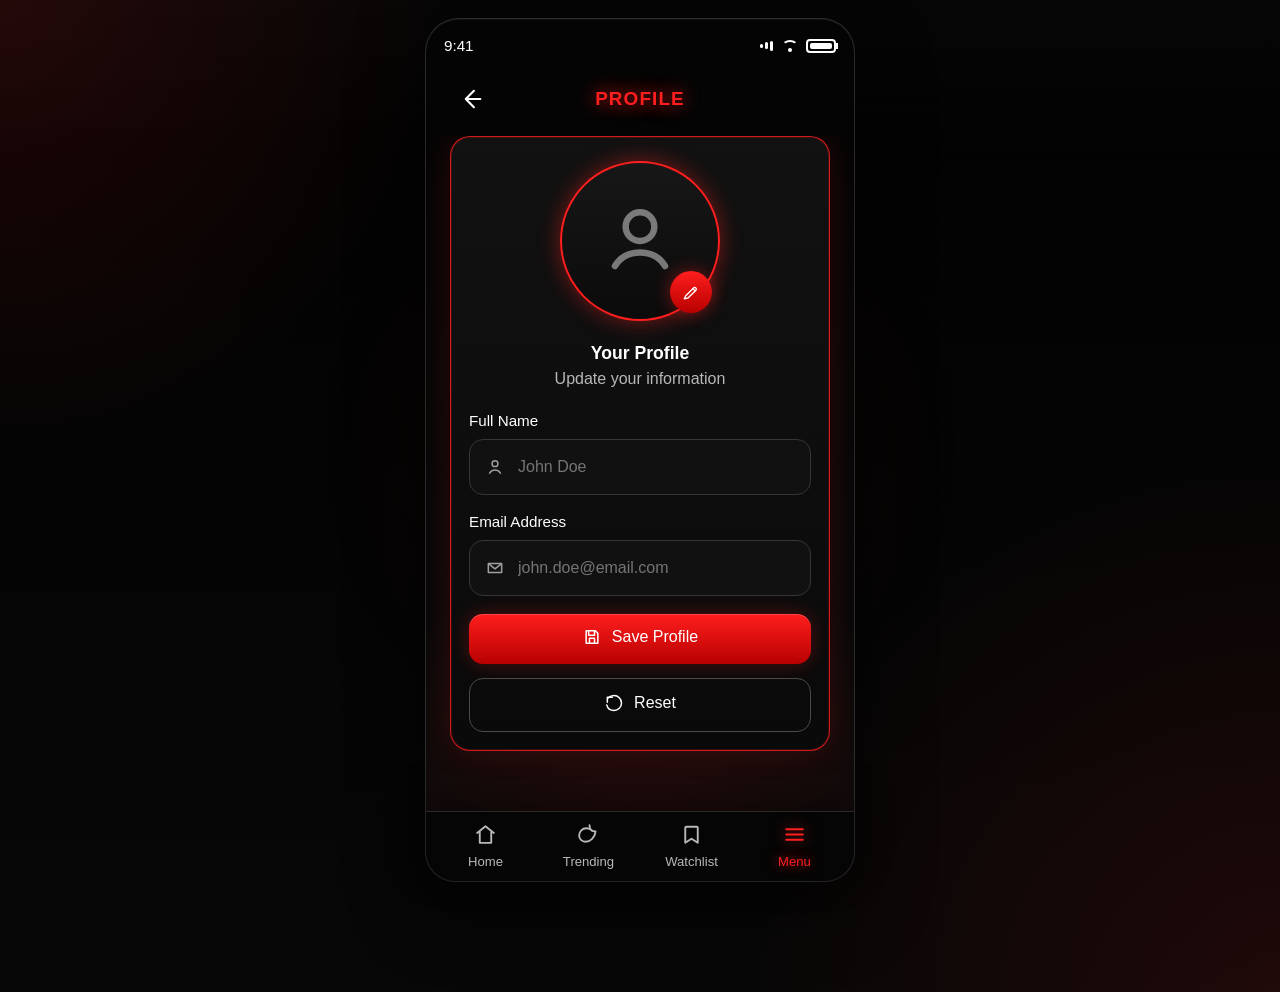
==== profile.html @ a0c9d863 "Initial commit - CineFind movie search app" ====
<!DOCTYPE html>
<html lang="en">
  <head>
    <meta charset="UTF-8" />
    <meta name="viewport" content="width=device-width, initial-scale=1.0" />
    <title>CineFind | Profile</title>
    <link rel="stylesheet" href="css/style.css" />
    <script type="module" src="js/profile.js" defer></script>
  </head>
  <body class="app-page">
    <div class="app-shell app-shell-home">
      <div class="status-bar">
        <span>9:41</span>
        <div class="status-icons">
          <span class="status-bar-signal"><i></i><i></i><i></i></span>
          <span class="status-wifi"></span>
          <span class="status-battery"></span>
        </div>
      </div>

      <header class="page-header">
        <a href="menu.html" class="back-btn" aria-label="Back to menu">
          <svg viewBox="0 0 24 24" aria-hidden="true">
            <path d="M14.5 5L7.5 12L14.5 19"></path>
            <path d="M8 12H20"></path>
          </svg>
        </a>
        <h1 class="page-title">Profile</h1>
        <span></span>
      </header>

      <main class="app-body app-body-scroll">
        <section class="profile-card">
          <div class="avatar-wrapper">
            <div class="avatar-placeholder" data-avatar-placeholder>
              <svg viewBox="0 0 24 24" aria-hidden="true">
                <circle cx="12" cy="8" r="4"></circle>
                <path d="M5 19C6.5 16.5 8.9 15.2 12 15.2C15.1 15.2 17.5 16.5 19 19"></path>
              </svg>
            </div>
            <img src="" alt="Profile preview" class="avatar-img" data-avatar-image hidden />
            <button type="button" class="edit-avatar-btn" data-edit-avatar aria-label="Change avatar">
              <svg viewBox="0 0 24 24" aria-hidden="true">
                <path d="M3 21L8 20L18.8 9.2A2.2 2.2 0 0 0 15.8 6.2L5 17L3 21Z"></path>
                <path d="M14.5 7.5L17.5 10.5"></path>
              </svg>
            </button>
            <input type="file" accept="image/*" data-avatar-input hidden />
          </div>

          <div class="profile-heading">
            <h2>Your Profile</h2>
            <p>Update your information</p>
          </div>

          <form data-profile-form>
            <div class="form-group">
              <label for="profile-name">Full Name</label>
              <div class="form-input-wrap">
                <span class="form-input-icon">
                  <svg viewBox="0 0 24 24" aria-hidden="true">
                    <circle cx="12" cy="8" r="3.5"></circle>
                    <path d="M5.5 19.5C6.9 16.8 9.1 15.5 12 15.5C14.9 15.5 17.1 16.8 18.5 19.5"></path>
                  </svg>
                </span>
                <input id="profile-name" class="form-input" type="text" data-profile-name placeholder="John Doe" />
              </div>
            </div>

            <div class="form-group">
              <label for="profile-email">Email Address</label>
              <div class="form-input-wrap">
                <span class="form-input-icon">
                  <svg viewBox="0 0 24 24" aria-hidden="true">
                    <path d="M4 6.5H20V17.5H4Z"></path>
                    <path d="M4.5 7L12 13L19.5 7"></path>
                  </svg>
                </span>
                <input
                  id="profile-email"
                  class="form-input"
                  type="email"
                  data-profile-email
                  placeholder="john.doe@email.com"
                />
              </div>
            </div>

            <div class="button-stack">
              <button type="submit" class="primary-btn">
                <span class="button-icon-label">
                  <svg viewBox="0 0 24 24" aria-hidden="true">
                    <path d="M5 4.5H16L19 7.5V19.5H5Z"></path>
                    <path d="M8 4.5V10H15V4.5"></path>
                    <path d="M9 19V13.5H15V19"></path>
                  </svg>
                  <span>Save Profile</span>
                </span>
              </button>
              <button type="button" class="secondary-btn" data-reset-profile>
                <span class="button-icon-label">
                  <svg viewBox="0 0 24 24" aria-hidden="true">
                    <path d="M4 11V5H10"></path>
                    <path d="M5 6C6.8 4.2 9.2 3 12 3C17 3 21 7 21 12C21 17 17 21 12 21C7.8 21 4.2 18.2 3.3 14.3"></path>
                  </svg>
                  <span>Reset</span>
                </span>
              </button>
            </div>
          </form>
        </section>

        <div class="success-message" data-profile-success>
          <span class="message-icon">
            <svg viewBox="0 0 24 24" aria-hidden="true">
              <circle cx="12" cy="12" r="9"></circle>
              <path d="M8 12.5L10.8 15.2L16 9.8"></path>
            </svg>
          </span>
          <span data-profile-success-text>Profile updated successfully</span>
        </div>

        <div class="error-message" data-profile-error></div>
      </main>

      <nav class="bottom-nav" aria-label="Bottom navigation">
        <a href="home.html" class="nav-item">
          <span class="nav-icon">
            <svg viewBox="0 0 24 24" aria-hidden="true">
              <path d="M4 10.5L12 4L20 10.5"></path>
              <path d="M6.5 9.5V20H17.5V9.5"></path>
            </svg>
          </span>
          <span>Home</span>
        </a>
        <a href="trending.html" class="nav-item">
          <span class="nav-icon">
            <svg viewBox="0 0 24 24" aria-hidden="true">
              <path d="M13 3C13 6.8 15.2 8.9 18.8 9C18.1 15 14 19 9 19C5.7 19 3 16.3 3 13C3 9.1 6.1 6 10 6C11 6 12 6.2 13 6.7"></path>
            </svg>
          </span>
          <span>Trending</span>
        </a>
        <a href="watchlist.html" class="nav-item">
          <span class="nav-icon">
            <svg viewBox="0 0 24 24" aria-hidden="true">
              <path d="M7 4.5H17C17.6 4.5 18 4.9 18 5.5V20L12 16L6 20V5.5C6 4.9 6.4 4.5 7 4.5Z"></path>
            </svg>
          </span>
          <span>Watchlist</span>
        </a>
        <a href="menu.html" class="nav-item active">
          <span class="nav-icon">
            <svg viewBox="0 0 24 24" aria-hidden="true">
              <path d="M4 7H20"></path>
              <path d="M4 12H20"></path>
              <path d="M4 17H20"></path>
            </svg>
          </span>
          <span>Menu</span>
        </a>
      </nav>
    </div>
  </body>
</html>
---- css/style.css ----
:root {
  --bg-main: #050505;
  --bg-card: #111111;
  --bg-soft: #0d0d0d;
  --border-soft: #292929;
  --text-main: #ffffff;
  --text-muted: #b8b8b8;
  --accent: #ff1e1e;
  --accent-dark: #b80000;
  --success: #00d26a;
  --shadow-red: 0 0 18px rgba(255, 30, 30, 0.45);
  --shadow-red-soft: 0 0 32px rgba(255, 30, 30, 0.15);
  --shadow-white: 0 0 12px rgba(255, 255, 255, 0.22);
  --radius-xl: 34px;
  --radius-lg: 26px;
  --radius-md: 20px;
  --radius-sm: 14px;
  --shell-width: 430px;
}

* {
  box-sizing: border-box;
  margin: 0;
  padding: 0;
}

html {
  scroll-behavior: smooth;
}

body {
  min-height: 100vh;
  font-family: Arial, Helvetica, sans-serif;
  background:
    radial-gradient(
      circle at top left,
      rgba(255, 30, 30, 0.12),
      transparent 28%
    ),
    radial-gradient(
      circle at bottom right,
      rgba(255, 30, 30, 0.1),
      transparent 34%
    ),
    linear-gradient(180deg, #020202 0%, #070707 100%);
  color: var(--text-main);
  overflow-x: hidden;
}

body::before {
  content: "";
  position: fixed;
  inset: 0;
  pointer-events: none;
  background:
    linear-gradient(180deg, rgba(255, 255, 255, 0.02), transparent 20%),
    radial-gradient(circle at center, rgba(255, 30, 30, 0.05), transparent 42%);
}

a {
  color: inherit;
  text-decoration: none;
}

button,
input {
  font: inherit;
}

button {
  border: none;
  background: none;
  cursor: pointer;
}

img {
  display: block;
  max-width: 100%;
}

[hidden] {
  display: none !important;
}

svg {
  width: 100%;
  height: 100%;
  stroke: currentColor;
  fill: none;
  stroke-width: 1.8;
  stroke-linecap: round;
  stroke-linejoin: round;
}

.sr-only {
  position: absolute;
  width: 1px;
  height: 1px;
  padding: 0;
  margin: -1px;
  overflow: hidden;
  clip: rect(0, 0, 0, 0);
  white-space: nowrap;
  border: 0;
}

.app-page {
  padding: 18px 0 110px;
}

.app-shell {
  position: relative;
  width: min(calc(100vw - 24px), var(--shell-width));
  max-width: calc(100vw - 24px);
  min-height: calc(100vh - 36px);
  margin: 0 auto;
  border-radius: var(--radius-xl);
  border: 1px solid rgba(255, 255, 255, 0.15);
  background:
    radial-gradient(
      circle at 50% 35%,
      rgba(255, 30, 30, 0.08),
      transparent 24%
    ),
    linear-gradient(180deg, rgba(4, 4, 4, 0.98), rgba(8, 8, 8, 0.99));
  box-shadow:
    0 26px 70px rgba(0, 0, 0, 0.55),
    inset 0 1px 0 rgba(255, 255, 255, 0.05);
  overflow: hidden;
}

.app-shell-home {
  display: flex;
  flex-direction: column;
  height: calc(100vh - 36px);
}

.app-shell::before {
  content: "";
  position: absolute;
  inset: 0;
  pointer-events: none;
  background:
    radial-gradient(
      circle at bottom center,
      rgba(255, 30, 30, 0.12),
      transparent 38%
    ),
    linear-gradient(180deg, transparent 0%, rgba(255, 255, 255, 0.01) 100%);
}

.app-header,
.page-header {
  position: sticky;
  top: 0;
  z-index: 4;
  display: grid;
  grid-template-columns: 44px 1fr 44px;
  align-items: center;
  gap: 10px;
  padding: 18px 24px 16px;
  background: linear-gradient(180deg, rgba(5, 5, 5, 0.98), rgba(5, 5, 5, 0.82));
  backdrop-filter: blur(10px);
}

.brand-title,
.page-title {
  text-align: center;
  font-size: 1.18rem;
  letter-spacing: 0.06em;
  text-transform: uppercase;
  color: var(--accent);
  text-shadow: 0 0 18px rgba(255, 30, 30, 0.92);
}

.brand-title span {
  color: var(--text-main);
  text-shadow: var(--shadow-white);
}

.home-page .brand-title {
  font-size: 1.9rem;
}

.header-icon-btn,
.back-btn {
  width: 42px;
  height: 42px;
  display: grid;
  place-items: center;
  color: var(--text-main);
  border-radius: 50%;
  transition:
    transform 0.25s ease,
    color 0.25s ease,
    box-shadow 0.25s ease;
}

.header-icon-btn svg,
.back-btn svg {
  width: 28px;
  height: 28px;
}

.header-icon-btn:hover,
.back-btn:hover {
  color: var(--accent);
  transform: translateY(-1px);
  box-shadow: var(--shadow-red-soft);
}

.app-header .header-icon-btn:first-child,
.page-header .back-btn {
  justify-self: start;
}

.app-header .header-icon-btn:last-child {
  justify-self: end;
}

.profile-header-btn {
  color: var(--accent);
  border: 1px solid rgba(255, 30, 30, 0.35);
  box-shadow: 0 0 14px rgba(255, 30, 30, 0.14);
}

.app-body {
  position: relative;
  z-index: 1;
}

.app-body-scroll {
  flex: 1;
  overflow-y: auto;
  padding: 0 24px 112px;
  scrollbar-width: thin;
  scrollbar-color: rgba(255, 30, 30, 0.5) transparent;
}

.app-body-scroll::-webkit-scrollbar {
  width: 6px;
}

.app-body-scroll::-webkit-scrollbar-thumb {
  background: rgba(255, 30, 30, 0.45);
  border-radius: 999px;
}

.status-bar {
  display: flex;
  justify-content: space-between;
  align-items: center;
  padding: 18px 18px 6px;
  color: var(--text-main);
  font-size: 0.95rem;
}

.status-icons {
  display: flex;
  align-items: center;
  gap: 8px;
}

.status-icons span {
  display: inline-flex;
  align-items: center;
  justify-content: center;
}

.status-bar-signal {
  width: 16px;
  height: 12px;
  display: inline-grid;
  grid-auto-flow: column;
  align-items: end;
  gap: 2px;
}

.status-bar-signal i {
  display: block;
  width: 3px;
  background: currentColor;
  border-radius: 99px;
}

.status-bar-signal i:nth-child(1) {
  height: 4px;
}

.status-bar-signal i:nth-child(2) {
  height: 7px;
}

.status-bar-signal i:nth-child(3) {
  height: 10px;
}

.status-wifi {
  width: 16px;
  height: 12px;
  border: 2px solid currentColor;
  border-color: currentColor transparent transparent transparent;
  border-radius: 50%;
  position: relative;
}

.status-wifi::after {
  content: "";
  position: absolute;
  left: 50%;
  bottom: -2px;
  width: 4px;
  height: 4px;
  border-radius: 50%;
  background: currentColor;
  transform: translateX(-50%);
}

.status-battery {
  width: 30px;
  height: 14px;
  border: 2px solid currentColor;
  border-radius: 4px;
  position: relative;
}

.status-battery::before {
  content: "";
  position: absolute;
  top: 50%;
  right: -4px;
  width: 2px;
  height: 6px;
  background: currentColor;
  transform: translateY(-50%);
}

.status-battery::after {
  content: "";
  position: absolute;
  inset: 2px;
  background: currentColor;
  border-radius: 2px;
}

.search-hero {
  padding-top: 10px;
}

.search-form {
  margin-bottom: 18px;
}

.search-box {
  display: grid;
  grid-template-columns: auto 1fr auto;
  align-items: center;
  gap: 12px;
  padding: 16px 16px 16px 22px;
  border-radius: 999px;
  border: 2px solid rgba(255, 30, 30, 0.85);
  background: linear-gradient(
    180deg,
    rgba(20, 20, 20, 0.98),
    rgba(10, 10, 10, 0.96)
  );
  box-shadow:
    var(--shadow-red),
    inset 0 0 12px rgba(255, 30, 30, 0.1);
}

.search-icon {
  width: 24px;
  height: 24px;
  color: var(--text-main);
}

.search-input {
  width: 100%;
  min-width: 0;
  border: none;
  outline: none;
  background: transparent;
  color: var(--text-main);
  font-size: 1.1rem;
}

.search-input::placeholder {
  color: #8d8d8d;
}

.search-button,
.primary-btn {
  min-height: 50px;
  padding: 0 24px;
  border-radius: 14px;
  color: var(--text-main);
  background: linear-gradient(180deg, var(--accent), var(--accent-dark));
  box-shadow:
    0 0 20px rgba(255, 30, 30, 0.28),
    inset 0 1px 0 rgba(255, 255, 255, 0.18);
  transition:
    transform 0.25s ease,
    box-shadow 0.25s ease;
}

.search-button:hover,
.primary-btn:hover,
.secondary-btn:hover,
.menu-card:hover,
.language-option:hover,
.setting-row:hover,
.movie-card:hover {
  transform: translateY(-2px);
}

.browse-tags {
  display: flex;
  flex-wrap: wrap;
  gap: 12px;
  margin-bottom: 18px;
}

.browse-tag {
  padding: 13px 22px;
  border-radius: 999px;
  color: var(--text-muted);
  background: transparent;
  transition:
    background 0.25s ease,
    color 0.25s ease,
    box-shadow 0.25s ease;
}

.browse-tag.is-active,
.browse-tag:hover {
  color: var(--text-main);
  background: linear-gradient(180deg, var(--accent), var(--accent-dark));
  box-shadow: var(--shadow-red);
}

.results-panel {
  padding-top: 26px;
}

.search-results-panel {
  display: none;
}

.search-results-panel.is-visible {
  display: block;
}

.results-heading {
  display: flex;
  justify-content: space-between;
  align-items: end;
  gap: 12px;
  margin-bottom: 18px;
}

.eyebrow {
  margin-bottom: 8px;
  color: var(--accent);
  letter-spacing: 0.16em;
  text-transform: uppercase;
  font-size: 0.75rem;
}

.results-title {
  font-size: 1.75rem;
  line-height: 1.1;
}

.results-count {
  color: var(--text-muted);
  font-size: 0.92rem;
  text-align: right;
}

.feedback-box,
.settings-card,
.profile-card,
.info-card,
.menu-card,
.language-option,
.setting-row {
  border-radius: var(--radius-md);
  background: linear-gradient(
    180deg,
    rgba(18, 18, 18, 0.98),
    rgba(10, 10, 10, 0.96)
  );
  border: 1px solid var(--border-soft);
}

.feedback-box {
  min-height: 250px;
  display: grid;
  place-items: center;
  gap: 14px;
  padding: 28px 20px;
  text-align: center;
  color: var(--text-muted);
}

.feedback-box h3 {
  font-size: 1.45rem;
  color: var(--text-main);
}

.feedback-box p {
  line-height: 1.6;
}

.feedback-box.is-loading .feedback-icon {
  animation: spin 0.9s linear infinite;
  border-top-color: transparent;
}

.feedback-box.is-error {
  border-color: rgba(255, 30, 30, 0.55);
  box-shadow: inset 0 0 0 1px rgba(255, 30, 30, 0.15);
}

.feedback-box.is-hidden {
  display: none;
}

.feedback-icon {
  width: 72px;
  height: 72px;
  display: grid;
  place-items: center;
  border-radius: 50%;
  border: 2px dashed rgba(255, 30, 30, 0.38);
  color: var(--accent);
  font-size: 2rem;
  text-shadow: var(--shadow-red);
}

.movie-grid {
  display: none;
  width: 100%;
  max-width: 100%;
  grid-template-columns: repeat(2, minmax(0, 1fr));
  gap: 22px 14px;
  overflow: hidden;
}

.movie-grid.is-visible {
  display: grid;
}

.movie-card {
  min-width: 0;
  padding: 8px;
  border-radius: 16px;
  background: linear-gradient(180deg, #151515, #0d0d0d);
  border: 1px solid #1f1f1f;
  transition:
    transform 0.25s ease,
    box-shadow 0.25s ease,
    border-color 0.25s ease;
}

.movie-card:hover {
  border-color: rgba(255, 30, 30, 0.5);
  box-shadow: 0 0 18px rgba(255, 30, 30, 0.12);
}

body.no-poster-animation .movie-card:hover {
  transform: none;
  box-shadow: none;
}

.poster-frame {
  overflow: hidden;
  width: 100%;
  min-width: 0;
  aspect-ratio: 4 / 5;
  border-radius: 12px;
  margin-bottom: 10px;
  background: #191919;
}

.poster-frame img {
  width: 100%;
  height: 100%;
  object-fit: cover;
}

.movie-title {
  font-size: 0.88rem;
  line-height: 1.32;
  margin-bottom: 6px;
  overflow-wrap: anywhere;
}

.movie-meta {
  display: flex;
  flex-direction: column;
  gap: 7px;
}

.movie-detail-row {
  display: flex;
  flex-wrap: wrap;
  gap: 8px;
  color: var(--text-muted);
  font-size: 0.78rem;
}

.movie-badge::before {
  content: "★ ";
  color: var(--accent);
}

.movie-link {
  color: var(--accent);
  font-size: 0.78rem;
}

.movie-link:hover {
  text-decoration: underline;
}

.page-intro {
  display: grid;
  gap: 10px;
  padding-top: 10px;
  margin-bottom: 18px;
}

.page-subtitle {
  color: var(--text-muted);
  line-height: 1.6;
}

.trending-tabs,
.category-tabs {
  display: flex;
  flex-wrap: nowrap;
  align-items: center;
  gap: 12px;
  overflow-x: auto;
  white-space: nowrap;
  scrollbar-width: none;
  margin-bottom: 28px;
}

.trending-tabs::-webkit-scrollbar,
.category-tabs::-webkit-scrollbar {
  display: none;
}

.trending-tabs button,
.category-tab {
  flex: 0 0 auto;
  white-space: nowrap;
}
.category-tab {
  padding: 13px 22px;
  border-radius: 999px;
  color: var(--text-muted);
  transition:
    background 0.25s ease,
    color 0.25s ease,
    box-shadow 0.25s ease;
}

.category-tab.is-active,
.category-tab:hover {
  color: var(--text-main);
  background: linear-gradient(180deg, var(--accent), var(--accent-dark));
  box-shadow: var(--shadow-red);
}

.featured-sections {
  display: grid;
  gap: 24px;
  padding-top: 12px;
}

.featured-section {
  padding-top: 6px;
  border-top: 1px solid rgba(255, 255, 255, 0.06);
}

.featured-section:first-child {
  border-top: none;
  padding-top: 0;
}

.featured-header {
  display: flex;
  align-items: center;
  justify-content: space-between;
  gap: 16px;
  margin-bottom: 18px;
  padding-right: 12px;
}

.featured-title-wrap {
  display: flex;
  align-items: center;
  gap: 12px;
}

.featured-accent {
  width: 3px;
  height: 24px;
  border-radius: 999px;
  background: var(--accent);
  box-shadow: var(--shadow-red);
}

.featured-title {
  font-size: 1.45rem;
  font-weight: 600;
}

.featured-link {
  color: var(--accent);
  flex-shrink: 0;
  padding-right: 4px;
  font-size: 0.9rem;
}

.featured-link:hover {
  text-decoration: underline;
}

.featured-grid {
  display: grid;
  width: 100%;
  max-width: 100%;
  grid-template-columns: repeat(2, minmax(0, 1fr));
  gap: 22px 14px;
  overflow: hidden;
}

.featured-card {
  display: grid;
  gap: 9px;
  color: var(--text-main);
  min-width: 0;
}

.featured-poster {
  overflow: hidden;
  width: 100%;
  min-width: 0;
  aspect-ratio: 4 / 5;
  border-radius: 12px;
  border: 1px solid rgba(255, 255, 255, 0.06);
  background: #181818;
}

.featured-poster img {
  width: 100%;
  height: 100%;
  object-fit: cover;
}

.featured-meta {
  display: grid;
  gap: 7px;
}

.featured-name {
  font-size: 0.88rem;
  line-height: 1.32;
  min-height: 2.35em;
  overflow-wrap: anywhere;
}

.featured-info {
  display: flex;
  flex-wrap: wrap;
  gap: 8px;
  color: var(--text-muted);
  font-size: 0.78rem;
}

.featured-rating::before {
  content: "★ ";
  color: var(--accent);
}

.movie-card-actions {
  display: flex;
  justify-content: space-between;
  align-items: center;
  gap: 10px;
}

.watchlist-btn {
  min-height: 34px;
  min-width: 82px;
  padding: 0 11px;
  border-radius: 999px;
  border: 1px solid rgba(255, 30, 30, 0.4);
  color: var(--accent);
  background: rgba(255, 30, 30, 0.08);
  transition:
    transform 0.2s ease,
    box-shadow 0.2s ease,
    background 0.2s ease,
    color 0.2s ease;
}

.watchlist-btn:hover {
  transform: translateY(-1px);
  box-shadow: var(--shadow-red-soft);
}

.watchlist-btn.is-saved {
  background: linear-gradient(180deg, var(--accent), var(--accent-dark));
  color: var(--text-main);
  box-shadow: 0 0 14px rgba(255, 30, 30, 0.2);
}

.watchlist-btn-compact {
  width: fit-content;
  max-width: 100%;
}

.watchlist-grid {
  display: none;
}

.menu-list,
.language-list {
  display: grid;
  gap: 16px;
}

.menu-card {
  display: grid;
  grid-template-columns: auto 1fr auto;
  align-items: center;
  gap: 16px;
  padding: 18px;
  transition:
    transform 0.25s ease,
    border-color 0.25s ease,
    box-shadow 0.25s ease;
}

.menu-card:hover {
  border-color: rgba(255, 30, 30, 0.45);
  box-shadow: var(--shadow-red-soft);
}

.menu-icon-circle {
  width: 56px;
  height: 56px;
  display: grid;
  place-items: center;
  border-radius: 50%;
  color: var(--accent);
  background: radial-gradient(
    circle,
    rgba(255, 30, 30, 0.15),
    rgba(80, 0, 0, 0.65)
  );
  border: 1px solid rgba(255, 30, 30, 0.35);
  box-shadow: var(--shadow-red);
  flex-shrink: 0;
}

.menu-icon-circle svg {
  width: 28px;
  height: 28px;
}

.menu-text h3 {
  font-size: 1rem;
  margin-bottom: 6px;
}

.menu-text p {
  color: var(--text-muted);
  line-height: 1.45;
}

.menu-arrow {
  color: var(--accent);
  font-size: 2rem;
  text-shadow: var(--shadow-red);
}

.profile-card,
.settings-card,
.info-card {
  padding: 18px;
}

.profile-card {
  border-color: rgba(255, 30, 30, 0.8);
  box-shadow:
    inset 0 0 0 1px rgba(255, 30, 30, 0.18),
    var(--shadow-red-soft);
}

.avatar-wrapper {
  position: relative;
  width: 160px;
  margin: 6px auto 22px;
}

.avatar-img {
  width: 160px;
  height: 160px;
  object-fit: cover;
  border-radius: 50%;
  border: 2px solid var(--accent);
  box-shadow: 0 0 22px rgba(255, 30, 30, 0.45);
  background: linear-gradient(180deg, #1c1c1c, #0b0b0b);
}

.avatar-placeholder {
  width: 160px;
  height: 160px;
  display: grid;
  place-items: center;
  border-radius: 50%;
  border: 2px solid var(--accent);
  background: linear-gradient(180deg, #171717, #0b0b0b);
  box-shadow: 0 0 22px rgba(255, 30, 30, 0.45);
}

.avatar-placeholder svg {
  width: 86px;
  height: 86px;
  color: rgba(255, 255, 255, 0.44);
}

.edit-avatar-btn {
  position: absolute;
  right: 8px;
  bottom: 8px;
  width: 42px;
  height: 42px;
  display: grid;
  place-items: center;
  border-radius: 50%;
  color: var(--text-main);
  background: linear-gradient(180deg, var(--accent), var(--accent-dark));
  box-shadow: var(--shadow-red);
}

.edit-avatar-btn svg {
  width: 18px;
  height: 18px;
}

.profile-heading {
  text-align: center;
  margin-bottom: 24px;
}

.profile-heading h2 {
  font-size: 1.1rem;
  margin-bottom: 6px;
}

.profile-heading p {
  color: var(--text-muted);
}

.form-group {
  display: grid;
  gap: 10px;
  margin-bottom: 18px;
}

.form-group label {
  font-size: 0.95rem;
}

.form-input-wrap {
  position: relative;
}

.form-input-icon {
  position: absolute;
  left: 16px;
  top: 50%;
  width: 20px;
  height: 20px;
  transform: translateY(-50%);
  color: #9f9f9f;
}

.form-input {
  width: 100%;
  min-height: 56px;
  padding: 0 16px 0 48px;
  border-radius: var(--radius-sm);
  border: 1px solid #363636;
  background: rgba(18, 18, 18, 0.9);
  color: var(--text-main);
  outline: none;
  transition:
    border-color 0.25s ease,
    box-shadow 0.25s ease;
}

.form-input:focus {
  border-color: rgba(255, 30, 30, 0.65);
  box-shadow: 0 0 0 3px rgba(255, 30, 30, 0.12);
}

.button-stack {
  display: grid;
  gap: 14px;
  margin-top: 10px;
}

.secondary-btn {
  min-height: 54px;
  border-radius: 14px;
  border: 1px solid #4a4a4a;
  color: var(--text-main);
  background: transparent;
  transition:
    transform 0.25s ease,
    border-color 0.25s ease,
    color 0.25s ease;
}

.secondary-btn:hover {
  border-color: rgba(255, 30, 30, 0.5);
  color: var(--accent);
}

.button-icon-label {
  display: inline-flex;
  align-items: center;
  justify-content: center;
  gap: 10px;
}

.button-icon-label svg {
  width: 20px;
  height: 20px;
}

.success-message,
.error-message {
  display: none;
  align-items: center;
  gap: 12px;
  margin-top: 18px;
  padding: 14px 16px;
  border-radius: 16px;
}

.success-message.is-visible,
.error-message.is-visible {
  display: flex;
}

.success-message {
  border: 1px solid rgba(0, 210, 106, 0.35);
  background: rgba(0, 210, 106, 0.08);
  color: #7df1b2;
}

.error-message {
  border: 1px solid rgba(255, 30, 30, 0.35);
  background: rgba(255, 30, 30, 0.08);
  color: #ffaaaa;
}

.message-icon {
  width: 22px;
  height: 22px;
  flex-shrink: 0;
}

.settings-card {
  display: grid;
  gap: 16px;
}

.setting-row {
  display: flex;
  justify-content: space-between;
  align-items: center;
  gap: 14px;
  padding: 18px;
  transition:
    transform 0.25s ease,
    border-color 0.25s ease;
}

.setting-copy h3 {
  font-size: 1rem;
  margin-bottom: 6px;
}

.setting-copy p {
  color: var(--text-muted);
  line-height: 1.45;
}

.toggle-switch {
  position: relative;
  width: 62px;
  height: 34px;
  flex-shrink: 0;
  border-radius: 999px;
  border: 1px solid #3a3a3a;
  background: #1b1b1b;
  transition:
    background 0.25s ease,
    border-color 0.25s ease;
}

.toggle-switch::after {
  content: "";
  position: absolute;
  top: 4px;
  left: 5px;
  width: 24px;
  height: 24px;
  border-radius: 50%;
  background: #707070;
  transition:
    transform 0.25s ease,
    background 0.25s ease,
    box-shadow 0.25s ease;
}

.toggle-switch.is-on {
  background: rgba(184, 0, 0, 0.45);
  border-color: rgba(255, 30, 30, 0.65);
}

.toggle-switch.is-on::after {
  transform: translateX(27px);
  background: var(--accent);
  box-shadow: var(--shadow-red);
}

.language-option {
  display: flex;
  justify-content: space-between;
  align-items: center;
  padding: 18px;
  color: rgba(255, 255, 255, 0.82);
  transition:
    transform 0.25s ease,
    border-color 0.25s ease,
    box-shadow 0.25s ease;
}

.language-option.is-selected {
  border-color: rgba(255, 30, 30, 0.8);
  color: var(--accent);
  box-shadow: var(--shadow-red-soft);
}

.language-option-label {
  font-size: 1rem;
  color: inherit;
}

.language-check {
  width: 22px;
  height: 22px;
  border-radius: 50%;
  border: 2px solid #6b6b6b;
  position: relative;
}

.language-option.is-selected .language-check {
  border-color: var(--accent);
}

.language-option.is-selected .language-check::after {
  content: "";
  position: absolute;
  inset: 4px;
  border-radius: 50%;
  background: var(--accent);
  box-shadow: var(--shadow-red);
}

.info-card {
  display: grid;
  gap: 18px;
  line-height: 1.7;
}

.info-card ul {
  padding-left: 18px;
}

.info-card li {
  margin-bottom: 6px;
}

.info-meta {
  color: var(--text-muted);
}

.footer-spacer {
  height: 88px;
}

.bottom-nav {
  position: fixed;
  bottom: 18px;
  left: 50%;
  z-index: 6;
  display: grid;
  grid-template-columns: repeat(4, 1fr);
  width: min(calc(100vw - 24px), var(--shell-width));
  max-width: calc(100vw - 24px);
  padding: 10px 8px 12px;
  border-radius: 0 0 30px 30px;
  border: 1px solid rgba(255, 255, 255, 0.12);
  border-top: 1px solid #292929;
  background: rgba(6, 6, 6, 0.97);
  transform: translateX(-50%);
  box-shadow: 0 -10px 35px rgba(0, 0, 0, 0.52);
}

.nav-item {
  display: grid;
  justify-items: center;
  gap: 7px;
  color: var(--text-muted);
  font-size: 0.82rem;
}

.nav-icon {
  width: 25px;
  height: 25px;
}

.nav-item.active {
  color: var(--accent);
  text-shadow: 0 0 12px rgba(255, 30, 30, 0.78);
}

.nav-item.active .nav-icon {
  filter: drop-shadow(0 0 8px rgba(255, 30, 30, 0.6));
}

.splash-page {
  display: grid;
  place-items: center;
  padding: 16px;
}

.splash-shell {
  width: min(100%, var(--shell-width));
  min-height: 100vh;
  display: grid;
  place-items: center;
}

.splash-card {
  position: relative;
  width: 100%;
  min-height: calc(100vh - 36px);
  border-radius: var(--radius-xl);
  border: 1px solid rgba(255, 255, 255, 0.14);
  background: linear-gradient(180deg, rgba(4, 4, 4, 0.98), rgba(1, 1, 1, 0.98));
  box-shadow: 0 28px 80px rgba(0, 0, 0, 0.58);
  display: flex;
  flex-direction: column;
  justify-content: center;
  align-items: center;
  gap: 56px;
  overflow: hidden;
  padding: 36px 24px;
}

.splash-card::before {
  content: "";
  position: absolute;
  inset: 0;
  background:
    linear-gradient(rgba(0, 0, 0, 0.08), rgba(0, 0, 0, 0.08)),
    url("../assets/splash-reference.png") center / cover no-repeat;
  pointer-events: none;
}

.splash-orbit {
  position: absolute;
  top: 150px;
  width: clamp(240px, 56vw, 330px);
  aspect-ratio: 1;
  border-radius: 50%;
  border: 3px solid var(--accent);
  box-shadow:
    0 0 28px rgba(255, 30, 30, 0.55),
    inset 0 0 18px rgba(255, 30, 30, 0.12);
}

.splash-orbit,
.splash-smoke,
.splash-brand {
  display: none;
}

.splash-smoke {
  position: absolute;
  bottom: 220px;
  width: 280px;
  height: 150px;
  border-radius: 50%;
  background: radial-gradient(circle, rgba(255, 30, 30, 0.18), transparent 68%);
  filter: blur(30px);
}

.splash-smoke-left {
  left: -30px;
}

.splash-smoke-right {
  right: -30px;
}

.splash-brand {
  position: relative;
  z-index: 1;
  display: none;
  flex-direction: column;
  align-items: center;
  gap: 18px;
  text-align: center;
}

.splash-logo {
  width: min(100%, 250px);
  filter: drop-shadow(0 0 16px rgba(255, 30, 30, 0.5));
}

.brand-wordmark {
  display: flex;
  justify-content: center;
  gap: 4px;
  font-size: clamp(2.6rem, 10vw, 4.2rem);
  font-weight: 400;
  letter-spacing: 0.08em;
}

.brand-wordmark span:first-child {
  color: var(--accent);
  text-shadow: 0 0 18px rgba(255, 30, 30, 0.92);
}

.brand-wordmark span:last-child {
  color: var(--text-main);
  text-shadow: var(--shadow-white);
}

.splash-tagline,
.loading-label {
  text-transform: uppercase;
  letter-spacing: 0.18em;
  color: rgba(255, 255, 255, 0.92);
}

.splash-tagline {
  font-size: 0.98rem;
}

.loading-wrap {
  position: absolute;
  z-index: 1;
  left: 50%;
  bottom: 224px;
  width: min(70%, 310px);
  transform: translateX(-50%);
}

.loading-wrap::before {
  content: "";
  position: absolute;
  top: 28px;
  left: 50%;
  z-index: 1;
  width: 112%;
  height: 26px;
  border-radius: 999px;
  background:
    radial-gradient(ellipse at center, rgba(45, 0, 0, 0.88), rgba(7, 0, 0, 0.98) 72%),
    linear-gradient(180deg, rgba(15, 0, 0, 0.96), rgba(0, 0, 0, 0.94));
  box-shadow: 0 0 18px rgba(20, 0, 0, 0.8);
  transform: translateX(-50%);
  pointer-events: none;
}

.loading-track {
  position: relative;
  z-index: 2;
  height: 9px;
  overflow: hidden;
  border-radius: 999px;
  border: 1px solid rgba(255, 30, 30, 0.7);
  background: rgba(10, 0, 0, 0.96);
  box-shadow:
    0 0 16px rgba(255, 30, 30, 0.55),
    inset 0 0 10px rgba(0, 0, 0, 0.85);
}

.loading-track::after {
  content: "";
  position: absolute;
  inset: 0;
  background: linear-gradient(90deg, transparent, rgba(255, 255, 255, 0.95), transparent);
  opacity: 0.65;
  transform: translateX(-100%);
  animation: loadingShine 1.05s ease-in-out infinite;
}

.loading-progress {
  display: block;
  width: 0;
  height: 100%;
  border-radius: inherit;
  background: linear-gradient(90deg, #ffffff 0%, #ff4b4b 36%, #ff1010 100%);
  box-shadow: 0 0 18px rgba(255, 30, 30, 0.95);
  animation: fillBar 4s linear forwards;
}

.loading-label {
  position: absolute;
  top: 50px;
  left: 50%;
  z-index: 2;
  display: block;
  width: 100%;
  font-size: 0.8rem;
  text-align: center;
  text-shadow: 0 0 10px rgba(255, 255, 255, 0.35);
  transform: translateX(-50%);
}

.splash-brand {
  display: none !important;
}

@keyframes fillBar {
  from {
    width: 0;
  }

  to {
    width: 100%;
  }
}

@keyframes loadingShine {
  from {
    transform: translateX(-100%);
  }

  to {
    transform: translateX(100%);
  }
}

@keyframes pulseText {
  0%,
  100% {
    opacity: 0.7;
  }

  50% {
    opacity: 1;
  }
}

@keyframes spin {
  from {
    transform: rotate(0deg);
  }

  to {
    transform: rotate(360deg);
  }
}

@media (max-width: 860px) {
  .movie-grid,
  .featured-grid {
    grid-template-columns: repeat(2, minmax(0, 1fr));
  }
}

@media (max-width: 540px) {
  .app-page {
    width: 100vw;
    padding: 0 0 98px;
    overflow: hidden;
  }

  .app-shell,
  .app-shell-home {
    width: calc(100vw - 16px);
    max-width: calc(100vw - 16px);
    min-height: 100vh;
    height: 100vh;
    border-radius: 20px;
  }

  .bottom-nav {
    bottom: 0;
    width: calc(100vw - 16px);
    max-width: calc(100vw - 16px);
    border-radius: 0 0 20px 20px;
    border-bottom: none;
  }

  .app-header,
  .page-header {
    padding-inline: 20px;
  }

  .app-body-scroll {
    padding-inline: 18px;
    min-width: 0;
  }

  .header-icon-btn,
  .back-btn {
    width: 36px;
    height: 36px;
  }

  .header-icon-btn svg,
  .back-btn svg {
    width: 24px;
    height: 24px;
  }

  .home-page .brand-title {
    font-size: 1.55rem;
    letter-spacing: 0.04em;
  }

  .browse-tag,
  .category-tab {
    padding: 11px 18px;
    font-size: 0.95rem;
  }

  .featured-title,
  .results-title {
    font-size: 1.5rem;
  }

  .results-heading {
    flex-direction: column;
    align-items: start;
  }

  .movie-grid,
  .featured-grid {
    grid-template-columns: repeat(2, minmax(0, 1fr));
  }

  .splash-page {
    padding: 0;
  }

  .splash-card {
    min-height: 100vh;
    border-radius: 0;
    border: none;
  }
}

@media (max-width: 400px) {
  .search-box {
    grid-template-columns: auto 1fr;
  }

  .search-button {
    grid-column: 1 / -1;
  }

  .featured-header {
    flex-direction: column;
    align-items: start;
  }

  .movie-card-actions {
    flex-direction: column;
    align-items: start;
  }
}
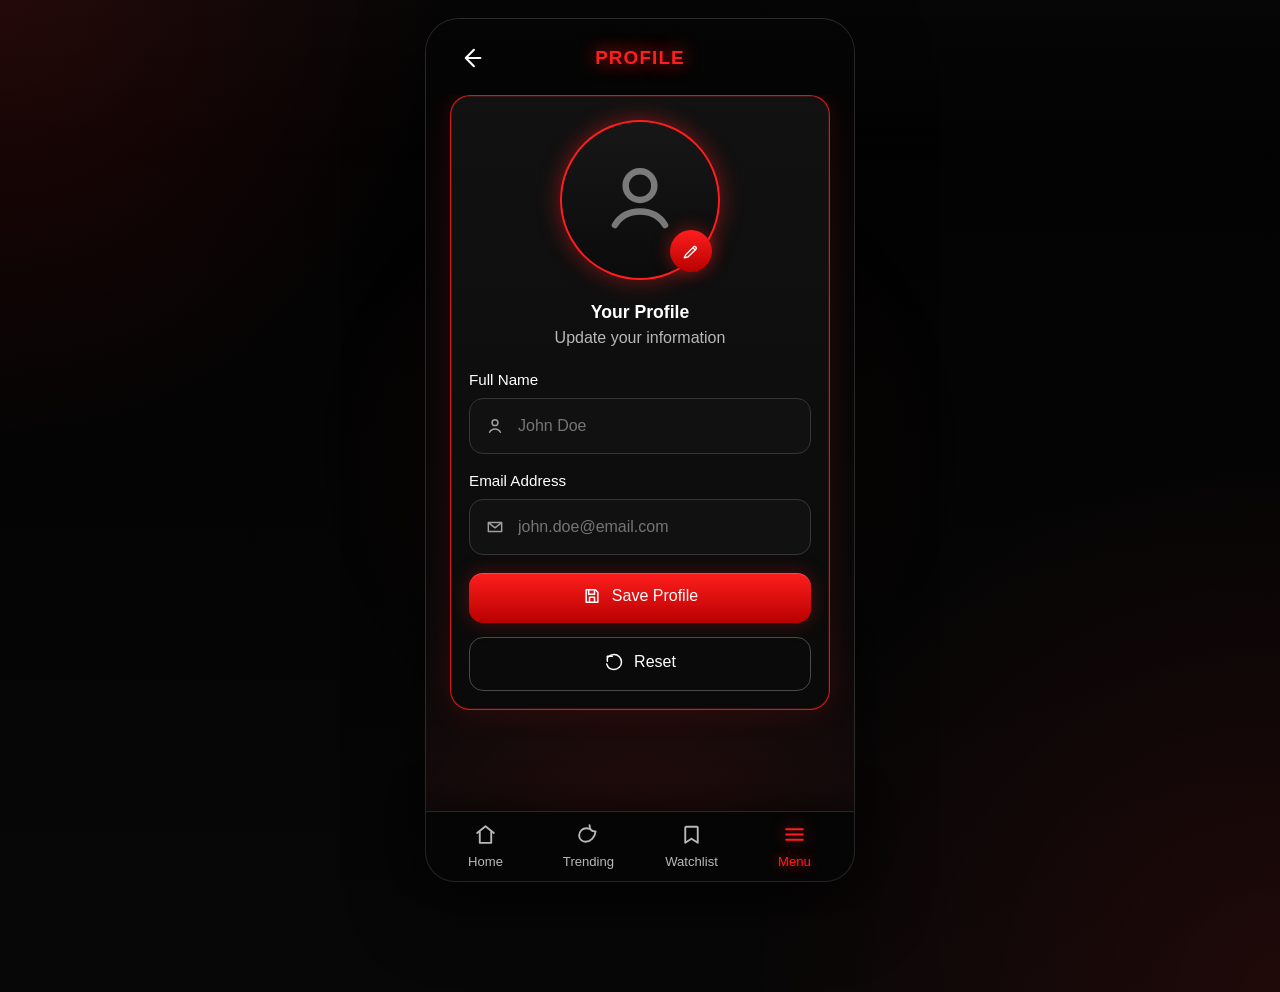
==== commit 1bbec22d: "Polish mobile app layout" ====
--- a/profile.html
+++ b/profile.html
@@ -9,15 +9,6 @@
   </head>
   <body class="app-page">
     <div class="app-shell app-shell-home">
-      <div class="status-bar">
-        <span>9:41</span>
-        <div class="status-icons">
-          <span class="status-bar-signal"><i></i><i></i><i></i></span>
-          <span class="status-wifi"></span>
-          <span class="status-battery"></span>
-        </div>
-      </div>
-
       <header class="page-header">
         <a href="menu.html" class="back-btn" aria-label="Back to menu">
           <svg viewBox="0 0 24 24" aria-hidden="true">
--- a/css/style.css
+++ b/css/style.css
@@ -233,114 +233,12 @@
   flex: 1;
   overflow-y: auto;
   padding: 0 24px 112px;
-  scrollbar-width: thin;
-  scrollbar-color: rgba(255, 30, 30, 0.5) transparent;
+  scrollbar-width: none;
 }
 
 .app-body-scroll::-webkit-scrollbar {
-  width: 6px;
-}
-
-.app-body-scroll::-webkit-scrollbar-thumb {
-  background: rgba(255, 30, 30, 0.45);
-  border-radius: 999px;
-}
-
-.status-bar {
-  display: flex;
-  justify-content: space-between;
-  align-items: center;
-  padding: 18px 18px 6px;
-  color: var(--text-main);
-  font-size: 0.95rem;
-}
-
-.status-icons {
-  display: flex;
-  align-items: center;
-  gap: 8px;
-}
-
-.status-icons span {
-  display: inline-flex;
-  align-items: center;
-  justify-content: center;
-}
-
-.status-bar-signal {
-  width: 16px;
-  height: 12px;
-  display: inline-grid;
-  grid-auto-flow: column;
-  align-items: end;
-  gap: 2px;
-}
-
-.status-bar-signal i {
-  display: block;
-  width: 3px;
-  background: currentColor;
-  border-radius: 99px;
-}
-
-.status-bar-signal i:nth-child(1) {
-  height: 4px;
-}
-
-.status-bar-signal i:nth-child(2) {
-  height: 7px;
-}
-
-.status-bar-signal i:nth-child(3) {
-  height: 10px;
-}
-
-.status-wifi {
-  width: 16px;
-  height: 12px;
-  border: 2px solid currentColor;
-  border-color: currentColor transparent transparent transparent;
-  border-radius: 50%;
-  position: relative;
-}
-
-.status-wifi::after {
-  content: "";
-  position: absolute;
-  left: 50%;
-  bottom: -2px;
-  width: 4px;
-  height: 4px;
-  border-radius: 50%;
-  background: currentColor;
-  transform: translateX(-50%);
-}
-
-.status-battery {
-  width: 30px;
-  height: 14px;
-  border: 2px solid currentColor;
-  border-radius: 4px;
-  position: relative;
-}
-
-.status-battery::before {
-  content: "";
-  position: absolute;
-  top: 50%;
-  right: -4px;
-  width: 2px;
-  height: 6px;
-  background: currentColor;
-  transform: translateY(-50%);
-}
-
-.status-battery::after {
-  content: "";
-  position: absolute;
-  inset: 2px;
-  background: currentColor;
-  border-radius: 2px;
+  width: 0;
+  height: 0;
 }
 
 .search-hero {
@@ -1382,23 +1280,6 @@
   transform: translateX(-50%);
 }
 
-.loading-wrap::before {
-  content: "";
-  position: absolute;
-  top: 28px;
-  left: 50%;
-  z-index: 1;
-  width: 112%;
-  height: 26px;
-  border-radius: 999px;
-  background:
-    radial-gradient(ellipse at center, rgba(45, 0, 0, 0.88), rgba(7, 0, 0, 0.98) 72%),
-    linear-gradient(180deg, rgba(15, 0, 0, 0.96), rgba(0, 0, 0, 0.94));
-  box-shadow: 0 0 18px rgba(20, 0, 0, 0.8);
-  transform: translateX(-50%);
-  pointer-events: none;
-}
-
 .loading-track {
   position: relative;
   z-index: 2;
@@ -1500,24 +1381,24 @@
 @media (max-width: 540px) {
   .app-page {
     width: 100vw;
-    padding: 0 0 98px;
+    padding: 0;
     overflow: hidden;
   }
 
   .app-shell,
   .app-shell-home {
-    width: calc(100vw - 16px);
-    max-width: calc(100vw - 16px);
+    width: min(calc(100vw - 12px), 390px);
+    max-width: min(calc(100vw - 12px), 390px);
     min-height: 100vh;
     height: 100vh;
-    border-radius: 20px;
+    border-radius: 18px;
   }
 
   .bottom-nav {
     bottom: 0;
-    width: calc(100vw - 16px);
-    max-width: calc(100vw - 16px);
-    border-radius: 0 0 20px 20px;
+    width: min(calc(100vw - 12px), 390px);
+    max-width: min(calc(100vw - 12px), 390px);
+    border-radius: 0 0 18px 18px;
     border-bottom: none;
   }
 
@@ -1527,8 +1408,28 @@
   }
 
   .app-body-scroll {
+    padding: 0 16px 104px;
+    min-width: 0;
+    overflow-x: hidden;
+  }
+
+  .search-box {
+    grid-template-columns: auto 1fr auto;
+    gap: 9px;
+    padding: 12px 12px 12px 16px;
+    border-radius: 30px;
+  }
+
+  .search-button {
+    grid-column: auto;
+    min-height: 46px;
     padding-inline: 18px;
-    min-width: 0;
+    border-radius: 18px;
+    font-size: 0.95rem;
+  }
+
+  .search-input {
+    font-size: 1rem;
   }
 
   .header-icon-btn,
@@ -1567,6 +1468,25 @@
   .movie-grid,
   .featured-grid {
     grid-template-columns: repeat(2, minmax(0, 1fr));
+    gap: 18px 12px;
+  }
+
+  .featured-name,
+  .movie-title {
+    font-size: 0.82rem;
+  }
+
+  .featured-info,
+  .movie-detail-row,
+  .movie-link {
+    font-size: 0.74rem;
+  }
+
+  .watchlist-btn {
+    min-width: 74px;
+    min-height: 32px;
+    padding-inline: 9px;
+    font-size: 0.82rem;
   }
 
   .splash-page {
@@ -1582,11 +1502,19 @@
 
 @media (max-width: 400px) {
   .search-box {
-    grid-template-columns: auto 1fr;
+    grid-template-columns: auto 1fr auto;
+    gap: 8px;
   }
 
   .search-button {
-    grid-column: 1 / -1;
+    grid-column: auto;
+    min-height: 42px;
+    padding-inline: 14px;
+    font-size: 0.88rem;
+  }
+
+  .search-input {
+    font-size: 0.94rem;
   }
 
   .featured-header {
